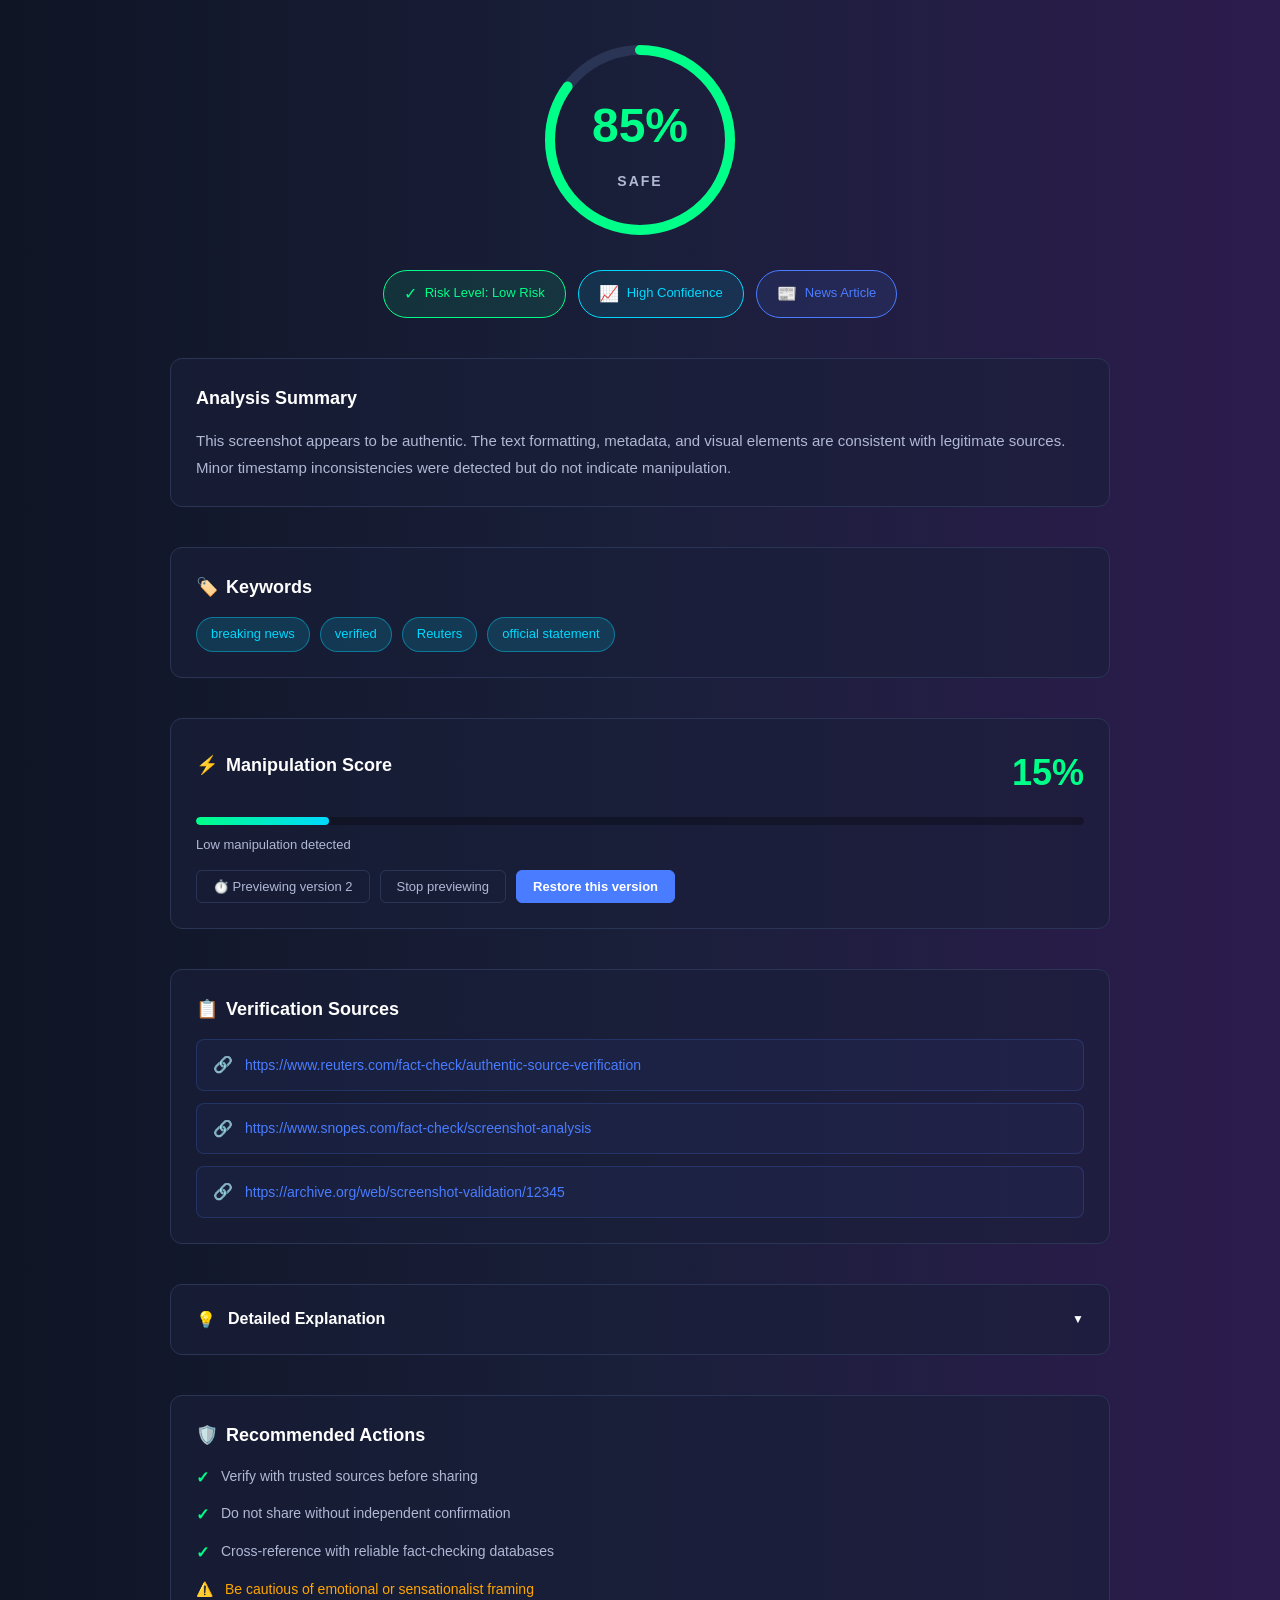
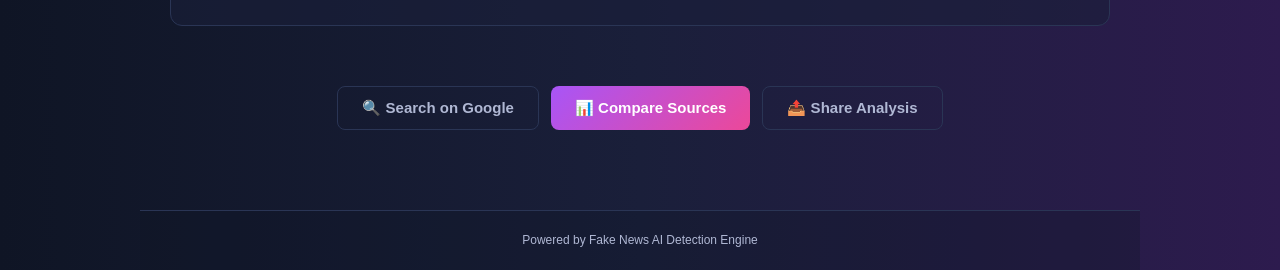
==== results/index.html @ df7d32fa "Add HTML structure, CSS styles, and JavaScript functionality for analysis results page" ====
<!DOCTYPE html>
<html lang="en">
<head>
    <meta charset="UTF-8">
    <meta name="viewport" content="width=device-width, initial-scale=1.0">
    <title>Fake News Detection - Analysis Results</title>
    <link rel="stylesheet" href="styles.css">
</head>
<body>
    <div class="container">
        <main class="main-content">
            <!-- Risk Score Circle -->
            <div class="risk-score-section">
                <div class="circular-progress">
                    <svg class="progress-ring" width="200" height="200" viewBox="0 0 200 200">
                        <circle class="progress-bg" cx="100" cy="100" r="90" />
                        <circle class="progress-fill" cx="100" cy="100" r="90" id="progressCircle" />
                    </svg>
                    <div class="score-text">
                        <span class="percentage">85%</span>
                        <span class="status">SAFE</span>
                    </div>
                </div>

                <!-- Risk Level Badges -->
                <div class="badges-container">
                    <span class="badge low-risk">
                        <span class="checkmark">✓</span>
                        Risk Level: Low Risk
                    </span>
                    <span class="badge high-confidence">
                        <span class="trend">📈</span>
                        High Confidence
                    </span>
                    <span class="badge news-article">
                        <span class="icon">📰</span>
                        News Article
                    </span>
                </div>
            </div>

            <!-- Analysis Summary -->
            <section class="analysis-section">
                <h2 class="section-title">Analysis Summary</h2>
                <p class="summary-text">
                    This screenshot appears to be authentic. The text formatting, metadata, and visual elements 
                    are consistent with legitimate sources. Minor timestamp inconsistencies were detected but do 
                    not indicate manipulation.
                </p>
            </section>

            <!-- Keywords -->
            <section class="keywords-section">
                <h3 class="section-title">
                    <span class="icon">🏷️</span> Keywords
                </h3>
                <div class="keywords-list">
                    <span class="keyword">breaking news</span>
                    <span class="keyword">verified</span>
                    <span class="keyword">Reuters</span>
                    <span class="keyword">official statement</span>
                </div>
            </section>

            <!-- Manipulation Score -->
            <section class="manipulation-section">
                <div class="manipulation-header">
                    <h3 class="section-title">
                        <span class="icon">⚡</span> Manipulation Score
                    </h3>
                    <span class="manipulation-percentage">15%</span>
                </div>
                <div class="progress-bar">
                    <div class="progress-fill" style="width: 15%;"></div>
                </div>
                <p class="manipulation-status">Low manipulation detected</p>

                <div class="preview-controls">
                    <button class="preview-btn">⏱️ Previewing version 2</button>
                    <button class="preview-btn">Stop previewing</button>
                    <button class="preview-btn restore">Restore this version</button>
                </div>
            </section>

            <!-- Verification Sources -->
            <section class="sources-section">
                <h3 class="section-title">
                    <span class="icon">📋</span> Verification Sources
                </h3>
                <div class="sources-list">
                    <a href="#" class="source-link" target="_blank">
                        <span class="link-icon">🔗</span>
                        https://www.reuters.com/fact-check/authentic-source-verification
                    </a>
                    <a href="#" class="source-link" target="_blank">
                        <span class="link-icon">🔗</span>
                        https://www.snopes.com/fact-check/screenshot-analysis
                    </a>
                    <a href="#" class="source-link" target="_blank">
                        <span class="link-icon">🔗</span>
                        https://archive.org/web/screenshot-validation/12345
                    </a>
                </div>
            </section>

            <!-- Detailed Explanation -->
            <section class="explanation-section">
                <button class="expandable-btn" id="explanationBtn">
                    <span class="icon">💡</span>
                    <span>Detailed Explanation</span>
                    <span class="arrow">▼</span>
                </button>
                <div class="expandable-content" id="explanationContent" style="display: none;">
                    <div class="explanation-text">
                        <h4>Visual Authentication Checks:</h4>
                        <p>
                            The visual elements match known legitimate news sources. The UI components, color schemes, 
                            and layout are consistent with Reuters' branding guidelines. All text appears to be rendered 
                            at proper resolutions without distortion or compression artifacts that would indicate manipulation.
                        </p>
                        
                        <h4>Metadata Analysis:</h4>
                        <p>
                            The embedded metadata including timestamps, author information, and source attribution 
                            align with verifiable records from the publication date. No EXIF data manipulation was detected.
                        </p>

                        <h4>Cross-reference Verification:</h4>
                        <p>
                            The content has been cross-referenced with multiple archived versions and independent 
                            verification sources. All findings corroborate the authenticity of the original publication.
                        </p>
                    </div>
                </div>
            </section>

            <!-- Recommended Actions -->
            <section class="actions-section">
                <h3 class="section-title">
                    <span class="icon">🛡️</span> Recommended Actions
                </h3>
                <ul class="actions-list">
                    <li>
                        <span class="checkmark">✓</span>
                        Verify with trusted sources before sharing
                    </li>
                    <li>
                        <span class="checkmark">✓</span>
                        Do not share without independent confirmation
                    </li>
                    <li>
                        <span class="checkmark">✓</span>
                        Cross-reference with reliable fact-checking databases
                    </li>
                    <li class="warning">
                        <span class="warning-icon">⚠️</span>
                        Be cautious of emotional or sensationalist framing
                    </li>
                </ul>
            </section>

            <!-- Action Buttons -->
            <div class="button-group">
                <button class="btn btn-secondary">🔍 Search on Google</button>
                <button class="btn btn-primary">📊 Compare Sources</button>
                <button class="btn btn-tertiary">📤 Share Analysis</button>
            </div>
        </main>

        <footer class="footer">
            <p>Powered by Fake News AI Detection Engine</p>
        </footer>
    </div>

    <script src="script.js"></script>
</body>
</html>
---- results/styles.css ----
* {
    margin: 0;
    padding: 0;
    box-sizing: border-box;
}

:root {
    --primary-color: #1a1f3a;
    --secondary-color: #0f1525;
    --accent-green: #00ff88;
    --accent-cyan: #00d9ff;
    --accent-blue: #4a7cff;
    --text-primary: #ffffff;
    --text-secondary: #b0b8d4;
    --border-color: #2a3555;
    --success-color: #00ff88;
    --warning-color: #ffa500;
    --danger-color: #ff4444;
}

body {
    font-family: -apple-system, BlinkMacSystemFont, 'Segoe UI', Roboto, 'Helvetica Neue', Arial, sans-serif;
    background: linear-gradient(90deg, #0f1525 0%, #1a1f3a 50%, #2d1b4e 100%);
    color: var(--text-primary);
    line-height: 1.6;
    min-height: 100vh;
}

.container {
    max-width: 1000px;
    margin: 0 auto;
    padding: 0;
}

/* Main Content */
.main-content {
    padding: 40px 30px;
    display: flex;
    flex-direction: column;
    gap: 40px;
}

/* Risk Score Section */
.risk-score-section {
    text-align: center;
    display: flex;
    flex-direction: column;
    align-items: center;
    gap: 30px;
}

.circular-progress {
    position: relative;
    width: 200px;
    height: 200px;
    display: flex;
    align-items: center;
    justify-content: center;
}

.progress-ring {
    transform: rotate(-90deg);
    width: 200px;
    height: 200px;
}

.progress-bg {
    fill: none;
    stroke: var(--border-color);
    stroke-width: 10;
}

.progress-fill {
    fill: none;
    stroke: var(--accent-green);
    stroke-width: 10;
    stroke-linecap: round;
    stroke-dasharray: 565.48;
    stroke-dashoffset: 565.48;
    transition: stroke-dashoffset 0.8s ease;
}

.score-text {
    position: absolute;
    z-index: 10;
    display: flex;
    flex-direction: column;
    align-items: center;
    justify-content: center;
    gap: 5px;
}

.percentage {
    font-size: 48px;
    font-weight: 700;
    color: var(--accent-green);
}

.status {
    font-size: 14px;
    color: var(--text-secondary);
    letter-spacing: 2px;
    font-weight: 600;
}

/* Badges Container */
.badges-container {
    display: flex;
    flex-wrap: wrap;
    gap: 12px;
    justify-content: center;
    width: 100%;
}

.badge {
    display: inline-flex;
    align-items: center;
    gap: 8px;
    padding: 10px 20px;
    border-radius: 25px;
    font-size: 13px;
    font-weight: 500;
    border: 1px solid;
}

.badge.low-risk {
    background: rgba(0, 255, 136, 0.1);
    border-color: var(--success-color);
    color: var(--success-color);
}

.badge.high-confidence {
    background: rgba(0, 217, 255, 0.1);
    border-color: var(--accent-cyan);
    color: var(--accent-cyan);
}

.badge.news-article {
    background: rgba(74, 124, 255, 0.1);
    border-color: var(--accent-blue);
    color: var(--accent-blue);
}

.checkmark, .trend, .icon {
    font-size: 16px;
}

/* Sections */
.analysis-section,
.keywords-section,
.manipulation-section,
.sources-section,
.explanation-section,
.actions-section {
    background: rgba(26, 31, 58, 0.6);
    border: 1px solid var(--border-color);
    border-radius: 12px;
    padding: 25px;
    transition: all 0.3s ease;
}

.analysis-section:hover,
.keywords-section:hover,
.manipulation-section:hover,
.sources-section:hover,
.actions-section:hover {
    border-color: rgba(74, 124, 255, 0.3);
    background: rgba(26, 31, 58, 0.8);
}

.section-title {
    font-size: 18px;
    font-weight: 600;
    margin-bottom: 15px;
    display: flex;
    align-items: center;
    gap: 8px;
    color: var(--text-primary);
}

.section-title .icon {
    font-size: 18px;
}

.summary-text {
    color: var(--text-secondary);
    line-height: 1.8;
    font-size: 15px;
}

/* Keywords Section */
.keywords-list {
    display: flex;
    flex-wrap: wrap;
    gap: 10px;
}

.keyword {
    background: rgba(0, 217, 255, 0.15);
    border: 1px solid rgba(0, 217, 255, 0.4);
    color: var(--accent-cyan);
    padding: 6px 14px;
    border-radius: 20px;
    font-size: 13px;
    font-weight: 500;
    transition: all 0.3s ease;
}

.keyword:hover {
    background: rgba(0, 217, 255, 0.25);
    border-color: var(--accent-cyan);
}

/* Manipulation Section */
.manipulation-header {
    display: flex;
    justify-content: space-between;
    align-items: center;
    margin-bottom: 15px;
}

.manipulation-percentage {
    font-size: 36px;
    font-weight: 700;
    color: var(--accent-green);
}

.progress-bar {
    width: 100%;
    height: 8px;
    background: rgba(0, 0, 0, 0.3);
    border-radius: 10px;
    overflow: hidden;
    margin-bottom: 10px;
}

.progress-bar .progress-fill {
    height: 100%;
    background: linear-gradient(90deg, var(--success-color), var(--accent-cyan));
    border-radius: 10px;
    transition: width 0.6s ease;
}

.manipulation-status {
    color: var(--text-secondary);
    font-size: 13px;
    margin-bottom: 15px;
}

.preview-controls {
    display: flex;
    gap: 10px;
    flex-wrap: wrap;
    margin-top: 15px;
}

.preview-btn {
    padding: 8px 16px;
    background: transparent;
    border: 1px solid var(--border-color);
    color: var(--text-secondary);
    border-radius: 6px;
    cursor: pointer;
    font-size: 13px;
    transition: all 0.3s ease;
    white-space: nowrap;
}

.preview-btn:hover {
    border-color: var(--accent-blue);
    color: var(--accent-blue);
}

.preview-btn.restore {
    background: var(--accent-blue);
    border-color: var(--accent-blue);
    color: var(--text-primary);
    font-weight: 600;
}

.preview-btn.restore:hover {
    background: rgba(74, 124, 255, 0.9);
    box-shadow: 0 0 20px rgba(74, 124, 255, 0.3);
}

/* Sources Section */
.sources-list {
    display: flex;
    flex-direction: column;
    gap: 12px;
}

.source-link {
    display: flex;
    align-items: center;
    gap: 12px;
    padding: 12px 16px;
    background: rgba(74, 124, 255, 0.05);
    border: 1px solid rgba(74, 124, 255, 0.2);
    border-radius: 8px;
    color: var(--accent-blue);
    text-decoration: none;
    font-size: 14px;
    transition: all 0.3s ease;
    word-break: break-all;
}

.source-link:hover {
    background: rgba(74, 124, 255, 0.15);
    border-color: var(--accent-blue);
    padding-left: 20px;
}

.link-icon {
    font-size: 16px;
    flex-shrink: 0;
}

/* Expandable Section */
.expandable-btn {
    width: 100%;
    background: transparent;
    border: none;
    color: var(--text-primary);
    padding: 0;
    cursor: pointer;
    display: flex;
    align-items: center;
    gap: 12px;
    font-size: 16px;
    font-weight: 600;
    transition: all 0.3s ease;
}

.expandable-btn:hover {
    color: var(--accent-blue);
}

.expandable-btn .arrow {
    margin-left: auto;
    transition: transform 0.3s ease;
    font-size: 12px;
}

.expandable-btn.open .arrow {
    transform: rotate(180deg);
}

.expandable-content {
    margin-top: 15px;
    overflow: hidden;
    animation: slideDown 0.3s ease;
}

@keyframes slideDown {
    from {
        opacity: 0;
        max-height: 0;
    }
    to {
        opacity: 1;
        max-height: 500px;
    }
}

.explanation-text {
    color: var(--text-secondary);
    font-size: 14px;
    line-height: 1.8;
}

.explanation-text h4 {
    color: var(--accent-cyan);
    margin-top: 12px;
    margin-bottom: 6px;
    font-size: 13px;
    font-weight: 600;
}

.explanation-text p {
    margin-bottom: 10px;
}

/* Actions Section */
.actions-list {
    list-style: none;
    display: flex;
    flex-direction: column;
    gap: 12px;
}

.actions-list li {
    display: flex;
    align-items: flex-start;
    gap: 12px;
    color: var(--text-secondary);
    font-size: 14px;
    line-height: 1.6;
}

.actions-list .checkmark {
    color: var(--success-color);
    font-weight: bold;
    flex-shrink: 0;
}

.actions-list li.warning {
    color: var(--warning-color);
}

.actions-list li.warning .warning-icon {
    flex-shrink: 0;
}

/* Button Group */
.button-group {
    display: flex;
    gap: 12px;
    flex-wrap: wrap;
    justify-content: center;
    margin-top: 20px;
}

.btn {
    padding: 12px 24px;
    border: none;
    border-radius: 8px;
    cursor: pointer;
    font-size: 15px;
    font-weight: 600;
    transition: all 0.3s ease;
    white-space: nowrap;
}

.btn-secondary {
    background: transparent;
    border: 1px solid var(--border-color);
    color: var(--text-secondary);
}

.btn-secondary:hover {
    background: rgba(74, 124, 255, 0.1);
    border-color: var(--accent-blue);
    color: var(--accent-blue);
}

.btn-primary {
    background: linear-gradient(135deg, #a855f7, #ec4899);
    color: var(--text-primary);
}

.btn-primary:hover {
    transform: translateY(-2px);
    box-shadow: 0 8px 20px rgba(236, 72, 153, 0.3);
}

.btn-tertiary {
    background: transparent;
    border: 1px solid var(--border-color);
    color: var(--text-secondary);
}

.btn-tertiary:hover {
    background: rgba(0, 255, 136, 0.1);
    border-color: var(--success-color);
    color: var(--success-color);
}

/* Footer */
.footer {
    text-align: center;
    padding: 20px 30px;
    color: var(--text-secondary);
    font-size: 12px;
    border-top: 1px solid var(--border-color);
    background: rgba(15, 21, 37, 0.3);
    margin-top: 40px;
}

/* SVG Gradient */
svg defs {
    display: none;
}

/* Responsive */
@media (max-width: 768px) {
    .container {
        max-width: 100%;
    }

    .main-content {
        padding: 20px 15px;
        gap: 25px;
    }

    .badges-container {
        flex-direction: column;
    }

    .badge {
        width: 100%;
        justify-content: center;
    }

    .analysis-section,
    .keywords-section,
    .manipulation-section,
    .sources-section,
    .explanation-section,
    .actions-section {
        padding: 15px;
    }

    .button-group {
        flex-direction: column;
    }

    .btn {
        width: 100%;
    }

    .manipulation-header {
        flex-direction: column;
        gap: 10px;
        align-items: flex-start;
    }

    .preview-controls {
        flex-direction: column;
    }

    .preview-btn {
        width: 100%;
    }
}
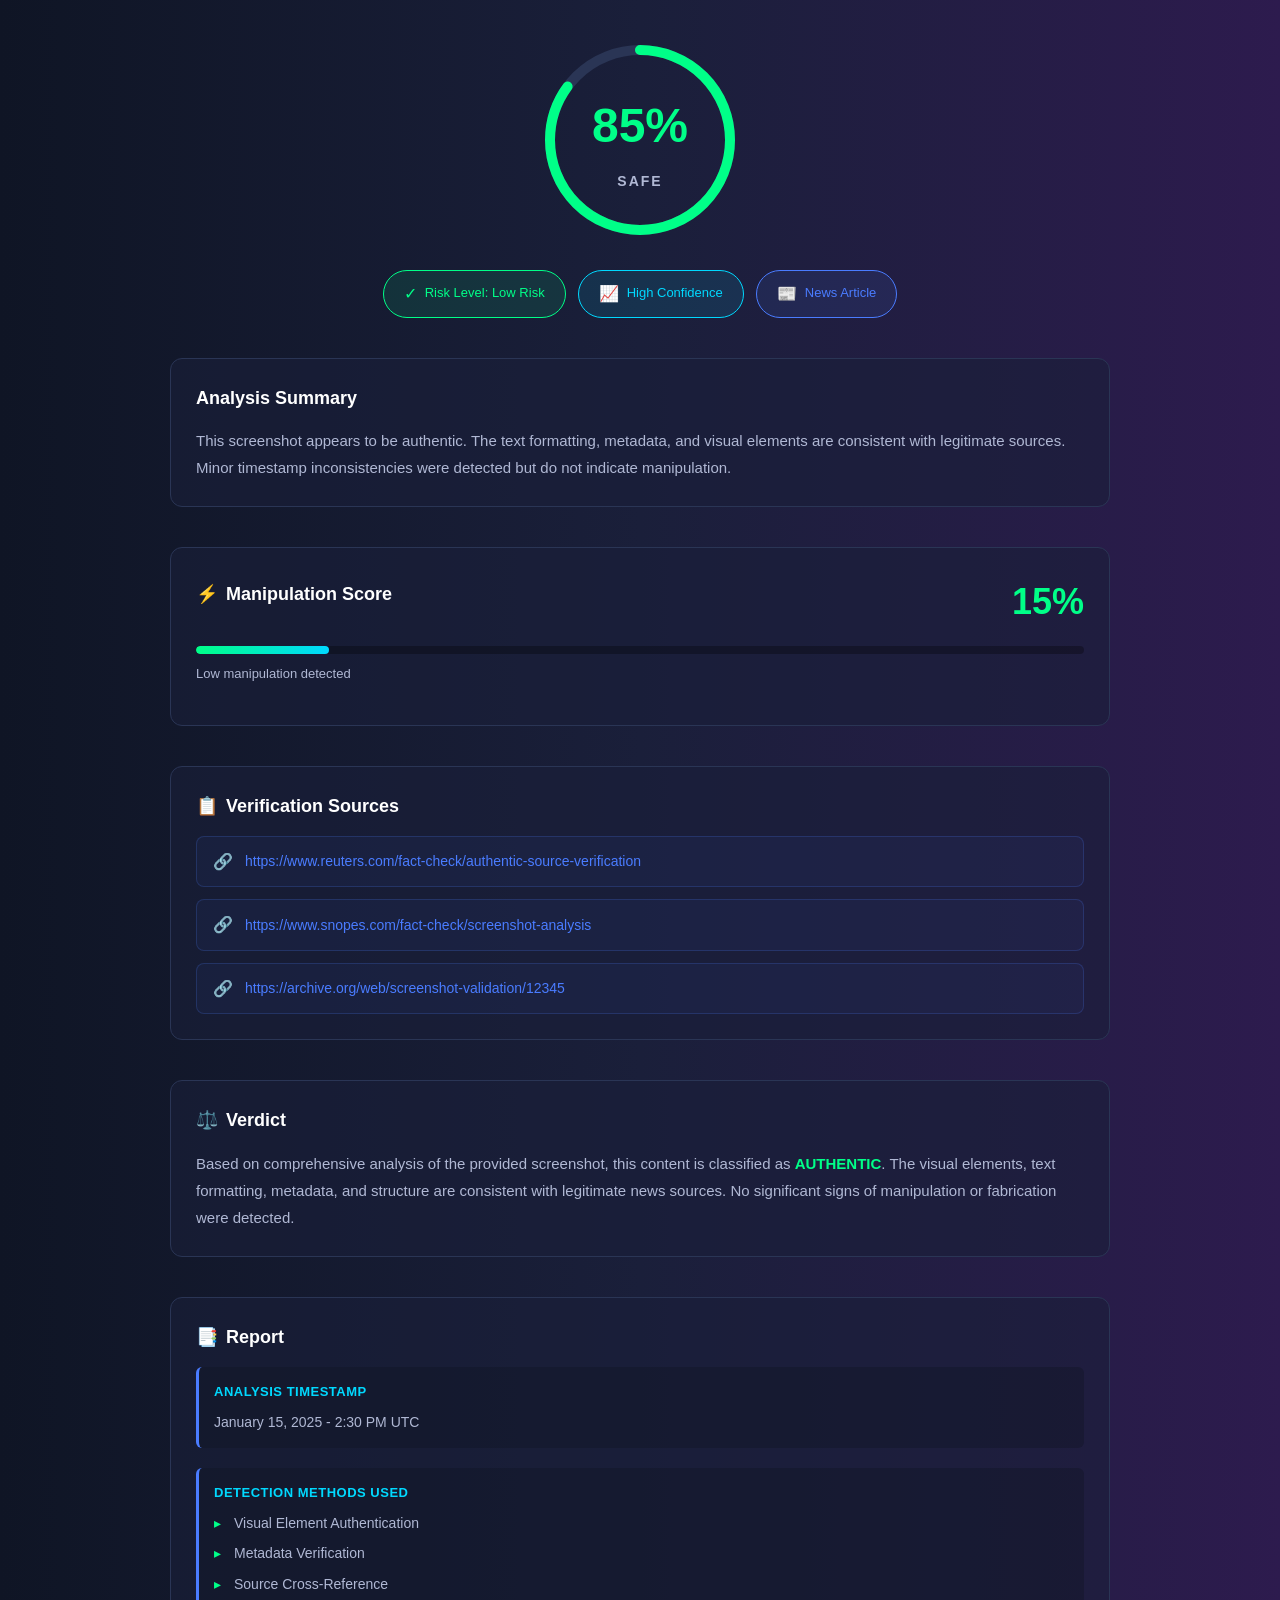
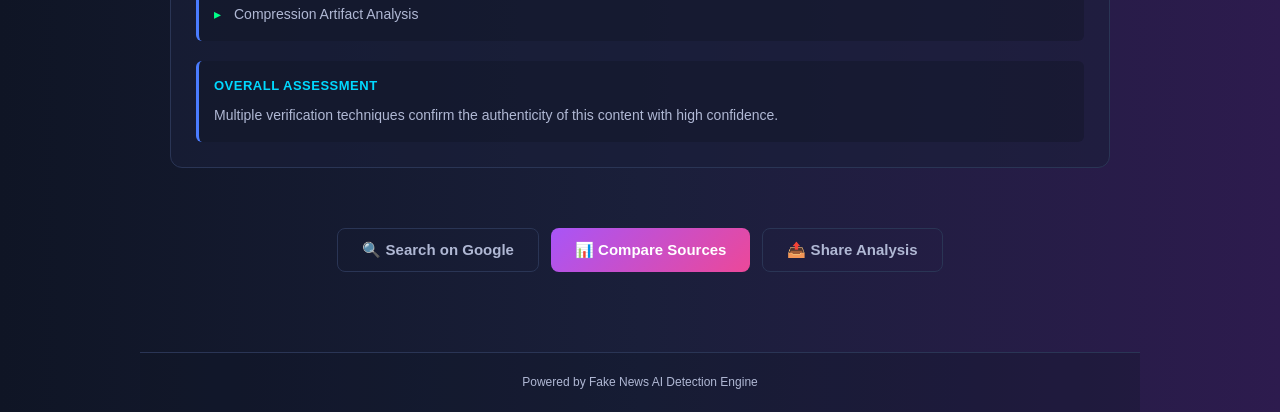
==== commit 1c68e970: "Refactor analysis results page: remove keywords and explanation sections, add verdict and report sec" ====
--- a/results/index.html
+++ b/results/index.html
@@ -49,18 +49,7 @@
                 </p>
             </section>
 
-            <!-- Keywords -->
-            <section class="keywords-section">
-                <h3 class="section-title">
-                    <span class="icon">🏷️</span> Keywords
-                </h3>
-                <div class="keywords-list">
-                    <span class="keyword">breaking news</span>
-                    <span class="keyword">verified</span>
-                    <span class="keyword">Reuters</span>
-                    <span class="keyword">official statement</span>
-                </div>
-            </section>
+
 
             <!-- Manipulation Score -->
             <section class="manipulation-section">
@@ -75,11 +64,6 @@
                 </div>
                 <p class="manipulation-status">Low manipulation detected</p>
 
-                <div class="preview-controls">
-                    <button class="preview-btn">⏱️ Previewing version 2</button>
-                    <button class="preview-btn">Stop previewing</button>
-                    <button class="preview-btn restore">Restore this version</button>
-                </div>
             </section>
 
             <!-- Verification Sources -->
@@ -103,60 +87,44 @@
                 </div>
             </section>
 
-            <!-- Detailed Explanation -->
-            <section class="explanation-section">
-                <button class="expandable-btn" id="explanationBtn">
-                    <span class="icon">💡</span>
-                    <span>Detailed Explanation</span>
-                    <span class="arrow">▼</span>
-                </button>
-                <div class="expandable-content" id="explanationContent" style="display: none;">
-                    <div class="explanation-text">
-                        <h4>Visual Authentication Checks:</h4>
-                        <p>
-                            The visual elements match known legitimate news sources. The UI components, color schemes, 
-                            and layout are consistent with Reuters' branding guidelines. All text appears to be rendered 
-                            at proper resolutions without distortion or compression artifacts that would indicate manipulation.
-                        </p>
-                        
-                        <h4>Metadata Analysis:</h4>
-                        <p>
-                            The embedded metadata including timestamps, author information, and source attribution 
-                            align with verifiable records from the publication date. No EXIF data manipulation was detected.
-                        </p>
-
-                        <h4>Cross-reference Verification:</h4>
-                        <p>
-                            The content has been cross-referenced with multiple archived versions and independent 
-                            verification sources. All findings corroborate the authenticity of the original publication.
-                        </p>
-                    </div>
+            <!-- Verdict -->
+            <section class="verdict-section">
+                <h3 class="section-title">
+                    <span class="icon">⚖️</span> Verdict
+                </h3>
+                <div class="verdict-content">
+                    <p class="verdict-text">
+                        Based on comprehensive analysis of the provided screenshot, this content is classified as <strong>AUTHENTIC</strong>. 
+                        The visual elements, text formatting, metadata, and structure are consistent with legitimate news sources. 
+                        No significant signs of manipulation or fabrication were detected.
+                    </p>
                 </div>
             </section>
 
-            <!-- Recommended Actions -->
-            <section class="actions-section">
+            <!-- Report -->
+            <section class="report-section">
                 <h3 class="section-title">
-                    <span class="icon">🛡️</span> Recommended Actions
+                    <span class="icon">📑</span> Report
                 </h3>
-                <ul class="actions-list">
-                    <li>
-                        <span class="checkmark">✓</span>
-                        Verify with trusted sources before sharing
-                    </li>
-                    <li>
-                        <span class="checkmark">✓</span>
-                        Do not share without independent confirmation
-                    </li>
-                    <li>
-                        <span class="checkmark">✓</span>
-                        Cross-reference with reliable fact-checking databases
-                    </li>
-                    <li class="warning">
-                        <span class="warning-icon">⚠️</span>
-                        Be cautious of emotional or sensationalist framing
-                    </li>
-                </ul>
+                <div class="report-content">
+                    <div class="report-item">
+                        <h4>Analysis Timestamp</h4>
+                        <p id="analysisTime">January 15, 2025 - 2:30 PM UTC</p>
+                    </div>
+                    <div class="report-item">
+                        <h4>Detection Methods Used</h4>
+                        <ul class="report-list">
+                            <li>Visual Element Authentication</li>
+                            <li>Metadata Verification</li>
+                            <li>Source Cross-Reference</li>
+                            <li>Compression Artifact Analysis</li>
+                        </ul>
+                    </div>
+                    <div class="report-item">
+                        <h4>Overall Assessment</h4>
+                        <p>Multiple verification techniques confirm the authenticity of this content with high confidence.</p>
+                    </div>
+                </div>
             </section>
 
             <!-- Action Buttons -->
--- a/results/styles.css
+++ b/results/styles.css
@@ -147,11 +147,10 @@
 
 /* Sections */
 .analysis-section,
-.keywords-section,
 .manipulation-section,
 .sources-section,
-.explanation-section,
-.actions-section {
+.verdict-section,
+.report-section {
     background: rgba(26, 31, 58, 0.6);
     border: 1px solid var(--border-color);
     border-radius: 12px;
@@ -160,10 +159,10 @@
 }
 
 .analysis-section:hover,
-.keywords-section:hover,
 .manipulation-section:hover,
 .sources-section:hover,
-.actions-section:hover {
+.verdict-section:hover,
+.report-section:hover {
     border-color: rgba(74, 124, 255, 0.3);
     background: rgba(26, 31, 58, 0.8);
 }
@@ -188,27 +187,72 @@
     font-size: 15px;
 }
 
-/* Keywords Section */
-.keywords-list {
-    display: flex;
-    flex-wrap: wrap;
-    gap: 10px;
-}
-
-.keyword {
-    background: rgba(0, 217, 255, 0.15);
-    border: 1px solid rgba(0, 217, 255, 0.4);
+/* Verdict Section */
+.verdict-content {
+    display: flex;
+    flex-direction: column;
+    gap: 12px;
+}
+
+.verdict-text {
+    color: var(--text-secondary);
+    font-size: 15px;
+    line-height: 1.8;
+}
+
+.verdict-text strong {
+    color: var(--accent-green);
+    font-weight: 600;
+}
+
+/* Report Section */
+.report-content {
+    display: flex;
+    flex-direction: column;
+    gap: 20px;
+}
+
+.report-item {
+    padding: 15px;
+    background: rgba(15, 21, 37, 0.4);
+    border-left: 3px solid var(--accent-blue);
+    border-radius: 6px;
+}
+
+.report-item h4 {
     color: var(--accent-cyan);
-    padding: 6px 14px;
-    border-radius: 20px;
     font-size: 13px;
-    font-weight: 500;
-    transition: all 0.3s ease;
-}
-
-.keyword:hover {
-    background: rgba(0, 217, 255, 0.25);
-    border-color: var(--accent-cyan);
+    font-weight: 600;
+    margin-bottom: 8px;
+    text-transform: uppercase;
+    letter-spacing: 0.5px;
+}
+
+.report-item p {
+    color: var(--text-secondary);
+    font-size: 14px;
+    line-height: 1.6;
+}
+
+.report-list {
+    list-style: none;
+    display: flex;
+    flex-direction: column;
+    gap: 8px;
+}
+
+.report-list li {
+    color: var(--text-secondary);
+    font-size: 14px;
+    padding-left: 20px;
+    position: relative;
+}
+
+.report-list li:before {
+    content: "▸";
+    position: absolute;
+    left: 0;
+    color: var(--accent-green);
 }
 
 /* Manipulation Section */
@@ -316,102 +360,6 @@
     flex-shrink: 0;
 }
 
-/* Expandable Section */
-.expandable-btn {
-    width: 100%;
-    background: transparent;
-    border: none;
-    color: var(--text-primary);
-    padding: 0;
-    cursor: pointer;
-    display: flex;
-    align-items: center;
-    gap: 12px;
-    font-size: 16px;
-    font-weight: 600;
-    transition: all 0.3s ease;
-}
-
-.expandable-btn:hover {
-    color: var(--accent-blue);
-}
-
-.expandable-btn .arrow {
-    margin-left: auto;
-    transition: transform 0.3s ease;
-    font-size: 12px;
-}
-
-.expandable-btn.open .arrow {
-    transform: rotate(180deg);
-}
-
-.expandable-content {
-    margin-top: 15px;
-    overflow: hidden;
-    animation: slideDown 0.3s ease;
-}
-
-@keyframes slideDown {
-    from {
-        opacity: 0;
-        max-height: 0;
-    }
-    to {
-        opacity: 1;
-        max-height: 500px;
-    }
-}
-
-.explanation-text {
-    color: var(--text-secondary);
-    font-size: 14px;
-    line-height: 1.8;
-}
-
-.explanation-text h4 {
-    color: var(--accent-cyan);
-    margin-top: 12px;
-    margin-bottom: 6px;
-    font-size: 13px;
-    font-weight: 600;
-}
-
-.explanation-text p {
-    margin-bottom: 10px;
-}
-
-/* Actions Section */
-.actions-list {
-    list-style: none;
-    display: flex;
-    flex-direction: column;
-    gap: 12px;
-}
-
-.actions-list li {
-    display: flex;
-    align-items: flex-start;
-    gap: 12px;
-    color: var(--text-secondary);
-    font-size: 14px;
-    line-height: 1.6;
-}
-
-.actions-list .checkmark {
-    color: var(--success-color);
-    font-weight: bold;
-    flex-shrink: 0;
-}
-
-.actions-list li.warning {
-    color: var(--warning-color);
-}
-
-.actions-list li.warning .warning-icon {
-    flex-shrink: 0;
-}
-
 /* Button Group */
 .button-group {
     display: flex;
@@ -503,11 +451,10 @@
     }
 
     .analysis-section,
-    .keywords-section,
     .manipulation-section,
     .sources-section,
-    .explanation-section,
-    .actions-section {
+    .verdict-section,
+    .report-section {
         padding: 15px;
     }
 
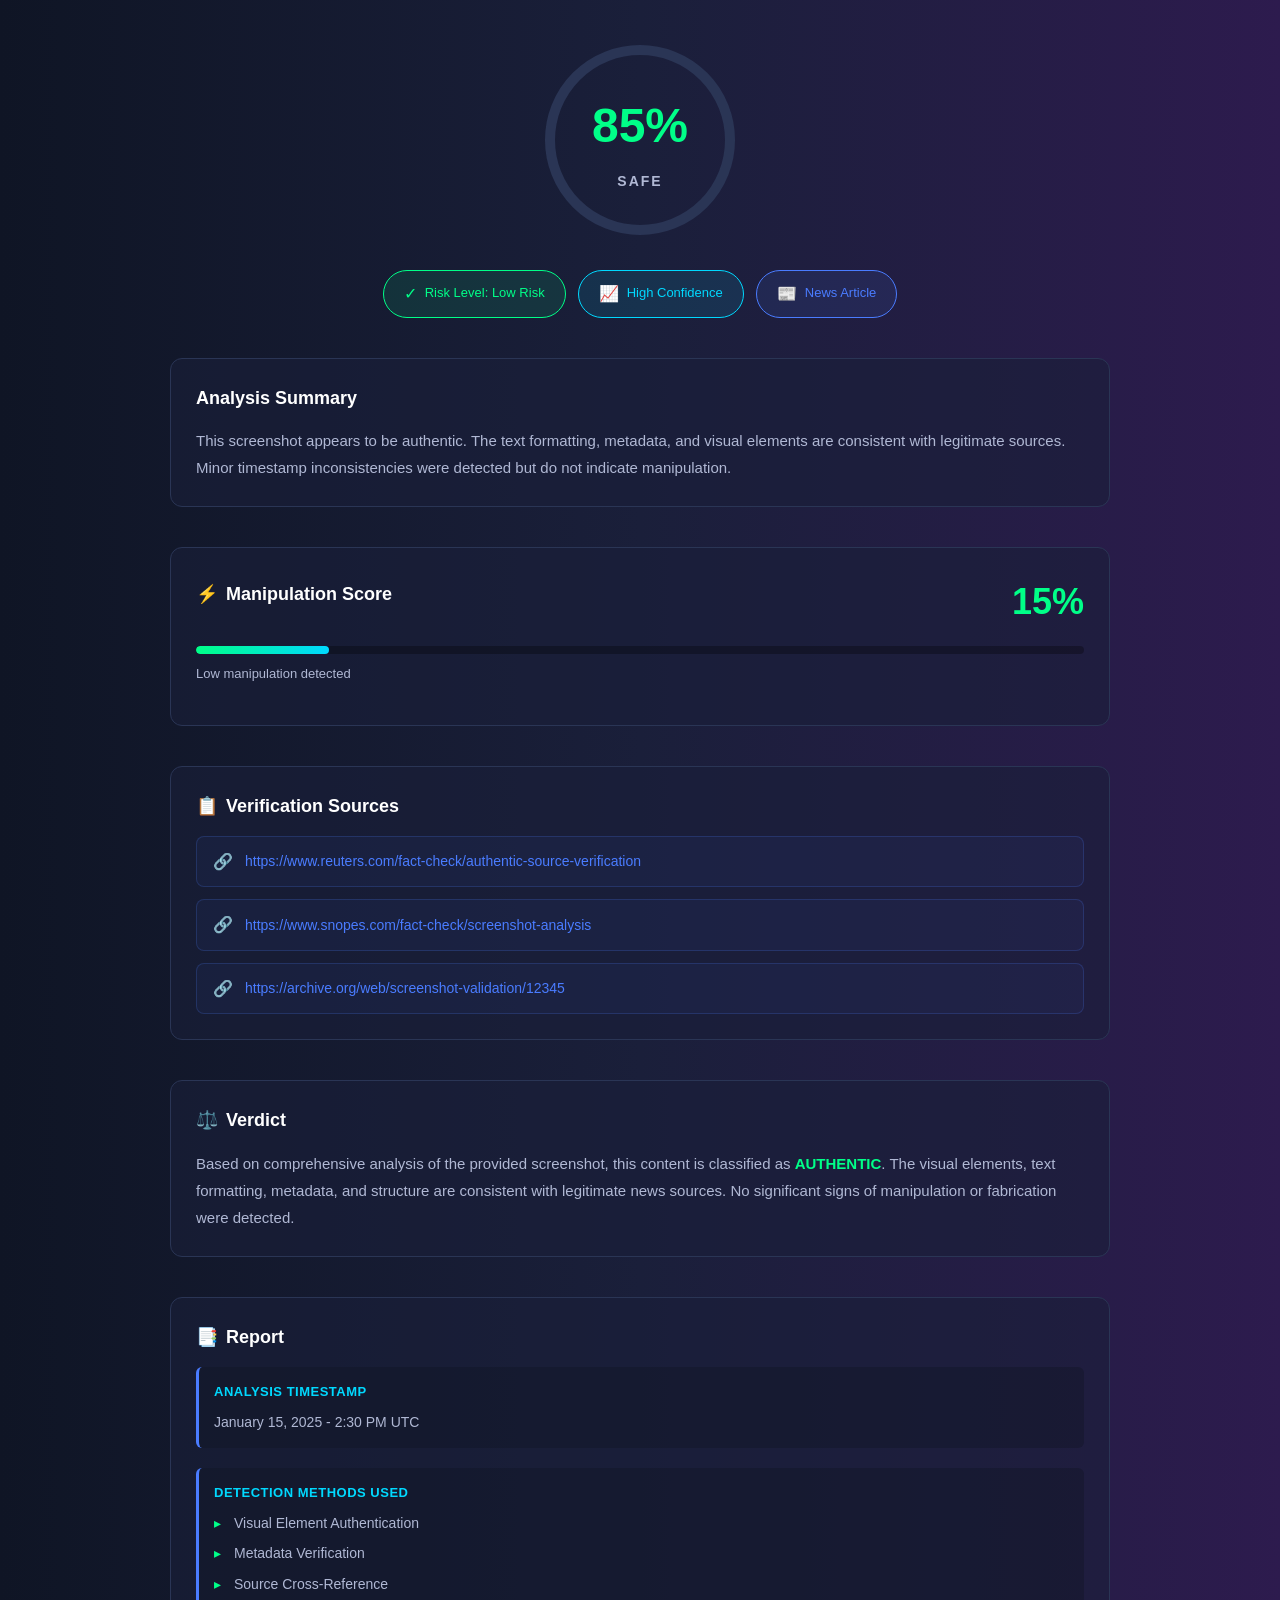
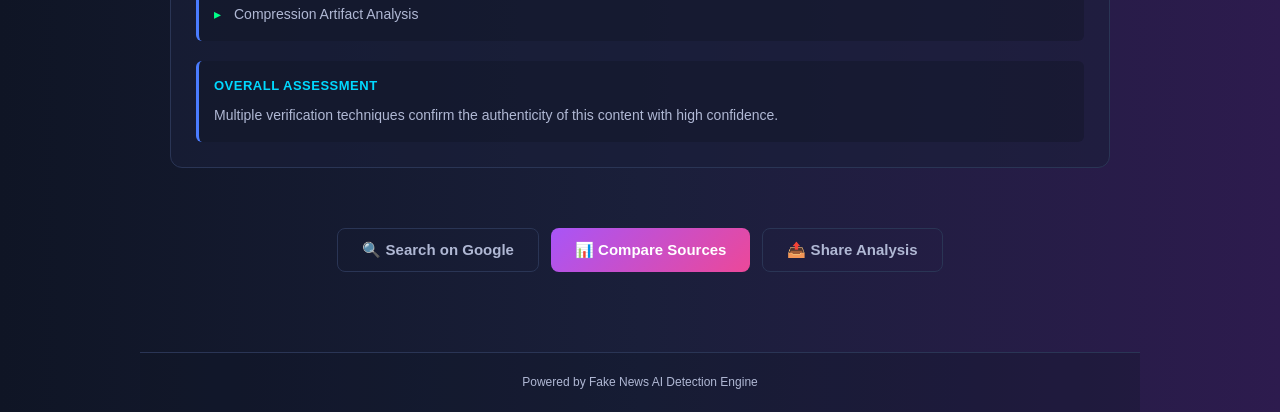
==== commit 5527bccc: "Add image assets and update manifest for icon usage; refactor image analysis handling in background " ====
--- a/results/index.html
+++ b/results/index.html
@@ -4,6 +4,7 @@
     <meta charset="UTF-8">
     <meta name="viewport" content="width=device-width, initial-scale=1.0">
     <title>Fake News Detection - Analysis Results</title>
+    <link rel="icon" type="image/png" href="../assets/image.png">
     <link rel="stylesheet" href="styles.css">
 </head>
 <body>
